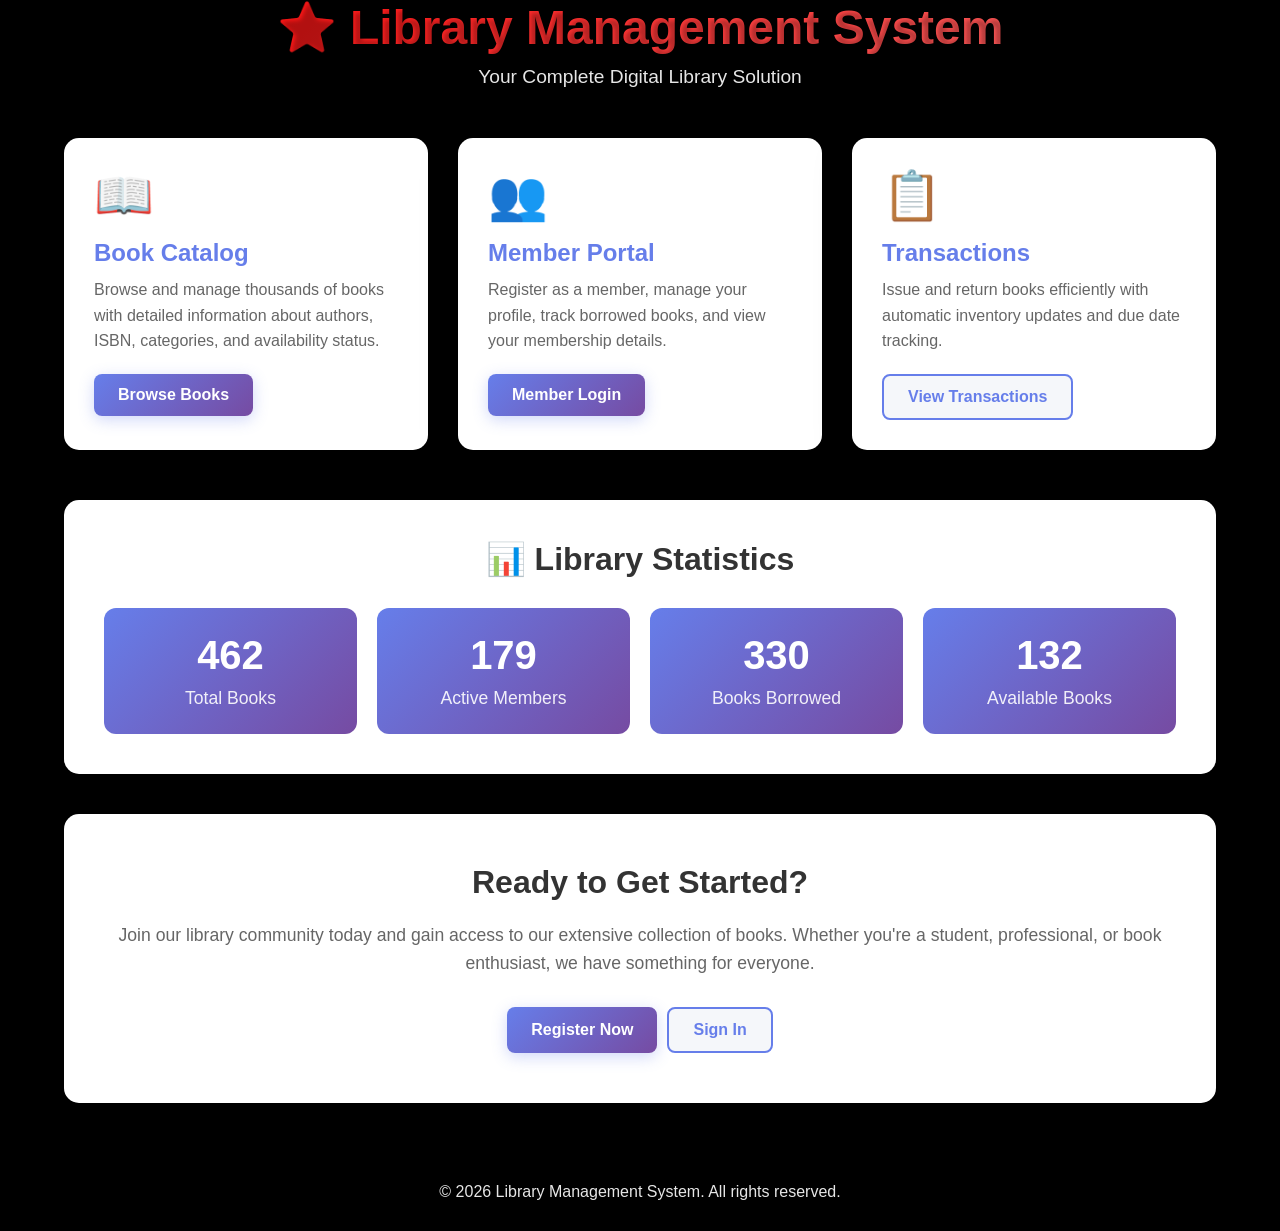
==== library_management/www/index.html @ 5c832451 "style: Update UI with black background and red star logo - Changed body background to black (#000000" ====
<!DOCTYPE html>
<html lang="en">
<head>
    <meta charset="UTF-8">
    <meta name="viewport" content="width=device-width, initial-scale=1.0">
    <title>Library Management System</title>
    <style>
        * {
            margin: 0;
            padding: 0;
            box-sizing: border-box;
        }

        body {
            font-family: 'Segoe UI', Tahoma, Geneva, Verdana, sans-serif;
            background: #000000;
            min-height: 100vh;
            display: flex;
            justify-content: center;
            align-items: center;
        }

        .container {
            width: 90%;
            max-width: 1200px;
            margin: 0 auto;
        }

        .header {
            text-align: center;
            color: white;
            margin-bottom: 50px;
            animation: slideDown 0.8s ease-out;
        }

        .header h1 {
            font-size: 3em;
            margin-bottom: 10px;
            text-shadow: 2px 2px 4px rgba(0,0,0,0.3);
            background: linear-gradient(135deg, #ff0000 0%, #ff6b6b 100%);
            -webkit-background-clip: text;
            -webkit-text-fill-color: transparent;
            background-clip: text;
        }

        .header p {
            font-size: 1.2em;
            opacity: 0.9;
        }

        .features-grid {
            display: grid;
            grid-template-columns: repeat(auto-fit, minmax(300px, 1fr));
            gap: 30px;
            margin-bottom: 50px;
        }

        .feature-card {
            background: white;
            border-radius: 15px;
            padding: 30px;
            box-shadow: 0 10px 40px rgba(0,0,0,0.2);
            transition: all 0.3s ease;
            animation: fadeInUp 0.8s ease-out backwards;
        }

        .feature-card:nth-child(1) { animation-delay: 0.1s; }
        .feature-card:nth-child(2) { animation-delay: 0.2s; }
        .feature-card:nth-child(3) { animation-delay: 0.3s; }

        .feature-card:hover {
            transform: translateY(-10px);
            box-shadow: 0 15px 50px rgba(0,0,0,0.3);
        }

        .feature-icon {
            font-size: 3em;
            margin-bottom: 15px;
            display: inline-block;
        }

        .feature-card h2 {
            color: #667eea;
            margin-bottom: 10px;
            font-size: 1.5em;
        }

        .feature-card p {
            color: #666;
            line-height: 1.6;
            margin-bottom: 20px;
        }

        .btn-group {
            display: flex;
            gap: 10px;
            flex-wrap: wrap;
        }

        .btn {
            padding: 12px 24px;
            border: none;
            border-radius: 8px;
            font-size: 1em;
            cursor: pointer;
            transition: all 0.3s ease;
            text-decoration: none;
            display: inline-block;
            font-weight: 600;
        }

        .btn-primary {
            background: linear-gradient(135deg, #667eea 0%, #764ba2 100%);
            color: white;
            box-shadow: 0 4px 15px rgba(102, 126, 234, 0.3);
        }

        .btn-primary:hover {
            transform: translateY(-2px);
            box-shadow: 0 6px 20px rgba(102, 126, 234, 0.4);
        }

        .btn-secondary {
            background: #f5f7fa;
            color: #667eea;
            border: 2px solid #667eea;
        }

        .btn-secondary:hover {
            background: #667eea;
            color: white;
            transform: translateY(-2px);
        }

        .stats-section {
            background: white;
            border-radius: 15px;
            padding: 40px;
            margin-bottom: 40px;
            box-shadow: 0 10px 40px rgba(0,0,0,0.1);
            animation: fadeInUp 0.8s ease-out 0.4s backwards;
        }

        .stats-section h2 {
            color: #333;
            margin-bottom: 30px;
            text-align: center;
            font-size: 2em;
        }

        .stats-grid {
            display: grid;
            grid-template-columns: repeat(auto-fit, minmax(200px, 1fr));
            gap: 20px;
        }

        .stat-card {
            background: linear-gradient(135deg, #667eea 0%, #764ba2 100%);
            color: white;
            padding: 25px;
            border-radius: 12px;
            text-align: center;
            transition: all 0.3s ease;
        }

        .stat-card:hover {
            transform: scale(1.05);
        }

        .stat-number {
            font-size: 2.5em;
            font-weight: bold;
            margin-bottom: 10px;
        }

        .stat-label {
            font-size: 1.1em;
            opacity: 0.9;
        }

        .cta-section {
            background: white;
            border-radius: 15px;
            padding: 50px;
            text-align: center;
            box-shadow: 0 10px 40px rgba(0,0,0,0.1);
            animation: fadeInUp 0.8s ease-out 0.5s backwards;
        }

        .cta-section h2 {
            color: #333;
            font-size: 2em;
            margin-bottom: 20px;
        }

        .cta-section p {
            color: #666;
            font-size: 1.1em;
            margin-bottom: 30px;
            line-height: 1.6;
        }

        .modal {
            display: none;
            position: fixed;
            z-index: 1000;
            left: 0;
            top: 0;
            width: 100%;
            height: 100%;
            background-color: rgba(0,0,0,0.5);
            animation: fadeIn 0.3s ease-out;
        }

        .modal-content {
            background-color: white;
            margin: 5% auto;
            padding: 40px;
            border-radius: 15px;
            width: 90%;
            max-width: 500px;
            box-shadow: 0 15px 50px rgba(0,0,0,0.3);
            animation: slideUp 0.3s ease-out;
        }

        .close {
            color: #999;
            float: right;
            font-size: 2em;
            font-weight: bold;
            cursor: pointer;
            transition: color 0.3s ease;
        }

        .close:hover {
            color: #333;
        }

        .form-group {
            margin-bottom: 20px;
        }

        .form-group label {
            display: block;
            margin-bottom: 8px;
            color: #333;
            font-weight: 600;
        }

        .form-group input,
        .form-group select,
        .form-group textarea {
            width: 100%;
            padding: 12px;
            border: 2px solid #e1e8ed;
            border-radius: 8px;
            font-size: 1em;
            transition: border-color 0.3s ease;
        }

        .form-group input:focus,
        .form-group select:focus,
        .form-group textarea:focus {
            outline: none;
            border-color: #667eea;
            box-shadow: 0 0 0 3px rgba(102, 126, 234, 0.1);
        }

        .success-message {
            display: none;
            background: #d4edda;
            color: #155724;
            padding: 15px;
            border-radius: 8px;
            margin-bottom: 20px;
            border: 1px solid #c3e6cb;
            animation: slideDown 0.3s ease-out;
        }

        .error-message {
            display: none;
            background: #f8d7da;
            color: #721c24;
            padding: 15px;
            border-radius: 8px;
            margin-bottom: 20px;
            border: 1px solid #f5c6cb;
            animation: slideDown 0.3s ease-out;
        }

        @keyframes slideDown {
            from {
                opacity: 0;
                transform: translateY(-30px);
            }
            to {
                opacity: 1;
                transform: translateY(0);
            }
        }

        @keyframes fadeInUp {
            from {
                opacity: 0;
                transform: translateY(30px);
            }
            to {
                opacity: 1;
                transform: translateY(0);
            }
        }

        @keyframes fadeIn {
            from {
                opacity: 0;
            }
            to {
                opacity: 1;
            }
        }

        @keyframes slideUp {
            from {
                opacity: 0;
                transform: translateY(30px);
            }
            to {
                opacity: 1;
                transform: translateY(0);
            }
        }

        footer {
            text-align: center;
            color: white;
            padding: 30px;
            margin-top: 50px;
        }

        footer p {
            opacity: 0.9;
        }

        @media (max-width: 768px) {
            .header h1 {
                font-size: 2em;
            }

            .features-grid {
                grid-template-columns: 1fr;
            }

            .stats-grid {
                grid-template-columns: 1fr;
            }

            .cta-section {
                padding: 30px;
            }

            .btn-group {
                flex-direction: column;
            }

            .btn {
                width: 100%;
                text-align: center;
            }
        }
    </style>
</head>
<body>
    <div class="container">
        <div class="header">
            <h1>⭐ Library Management System</h1>
            <p>Your Complete Digital Library Solution</p>
        </div>

        <div class="features-grid">
            <div class="feature-card">
                <div class="feature-icon">📖</div>
                <h2>Book Catalog</h2>
                <p>Browse and manage thousands of books with detailed information about authors, ISBN, categories, and availability status.</p>
                <div class="btn-group">
                    <button class="btn btn-primary" onclick="openModal('bookModal')">Browse Books</button>
                </div>
            </div>

            <div class="feature-card">
                <div class="feature-icon">👥</div>
                <h2>Member Portal</h2>
                <p>Register as a member, manage your profile, track borrowed books, and view your membership details.</p>
                <div class="btn-group">
                    <button class="btn btn-primary" onclick="openModal('memberModal')">Member Login</button>
                </div>
            </div>

            <div class="feature-card">
                <div class="feature-icon">📋</div>
                <h2>Transactions</h2>
                <p>Issue and return books efficiently with automatic inventory updates and due date tracking.</p>
                <div class="btn-group">
                    <button class="btn btn-secondary" onclick="alert('Access through Frappe Desk')">View Transactions</button>
                </div>
            </div>
        </div>

        <div class="stats-section">
            <h2>📊 Library Statistics</h2>
            <div class="stats-grid">
                <div class="stat-card">
                    <div class="stat-number" data-counter="0" data-target="1250">0</div>
                    <div class="stat-label">Total Books</div>
                </div>
                <div class="stat-card">
                    <div class="stat-number" data-counter="0" data-target="485">0</div>
                    <div class="stat-label">Active Members</div>
                </div>
                <div class="stat-card">
                    <div class="stat-number" data-counter="0" data-target="892">0</div>
                    <div class="stat-label">Books Borrowed</div>
                </div>
                <div class="stat-card">
                    <div class="stat-number" data-counter="0" data-target="358">0</div>
                    <div class="stat-label">Available Books</div>
                </div>
            </div>
        </div>

        <div class="cta-section">
            <h2>Ready to Get Started?</h2>
            <p>Join our library community today and gain access to our extensive collection of books. Whether you're a student, professional, or book enthusiast, we have something for everyone.</p>
            <div class="btn-group" style="justify-content: center;">
                <button class="btn btn-primary" onclick="openModal('registerModal')">Register Now</button>
                <button class="btn btn-secondary" onclick="openModal('loginModal')">Sign In</button>
            </div>
        </div>

        <!-- Book Modal -->
        <div id="bookModal" class="modal">
            <div class="modal-content">
                <span class="close" onclick="closeModal('bookModal')">&times;</span>
                <h2>Browse Books</h2>
                <div class="success-message" id="bookMessage"></div>
                <div class="form-group">
                    <label>Search Books</label>
                    <input type="text" id="bookSearch" placeholder="Enter book title, author, or ISBN...">
                </div>
                <button class="btn btn-primary" style="width: 100%;" onclick="searchBooks()">Search</button>
                <p style="margin-top: 20px; color: #666;">Access the complete book catalog through the <strong>Frappe Desk</strong> for advanced filtering and detailed information.</p>
            </div>
        </div>

        <!-- Member Modal -->
        <div id="memberModal" class="modal">
            <div class="modal-content">
                <span class="close" onclick="closeModal('memberModal')">&times;</span>
                <h2>Member Portal</h2>
                <div class="success-message" id="memberMessage"></div>
                <div class="form-group">
                    <label>Member ID</label>
                    <input type="text" id="memberId" placeholder="Enter your member ID...">
                </div>
                <div class="form-group">
                    <label>Email</label>
                    <input type="email" id="memberEmail" placeholder="Enter your email...">
                </div>
                <button class="btn btn-primary" style="width: 100%;" onclick="memberLogin()">Login</button>
            </div>
        </div>

        <!-- Register Modal -->
        <div id="registerModal" class="modal">
            <div class="modal-content">
                <span class="close" onclick="closeModal('registerModal')">&times;</span>
                <h2>Register as Member</h2>
                <div class="error-message" id="registerError"></div>
                <div class="success-message" id="registerSuccess"></div>
                <div class="form-group">
                    <label>First Name</label>
                    <input type="text" id="firstName" placeholder="Enter first name...">
                </div>
                <div class="form-group">
                    <label>Last Name</label>
                    <input type="text" id="lastName" placeholder="Enter last name...">
                </div>
                <div class="form-group">
                    <label>Email</label>
                    <input type="email" id="registerEmail" placeholder="Enter email...">
                </div>
                <div class="form-group">
                    <label>Phone Number</label>
                    <input type="tel" id="phone" placeholder="Enter phone number...">
                </div>
                <div class="form-group">
                    <label>Membership Type</label>
                    <select id="membershipType">
                        <option value="Standard">Standard</option>
                        <option value="Premium">Premium</option>
                        <option value="VIP">VIP</option>
                    </select>
                </div>
                <button class="btn btn-primary" style="width: 100%;" onclick="registerMember()">Register</button>
            </div>
        </div>

        <!-- Login Modal -->
        <div id="loginModal" class="modal">
            <div class="modal-content">
                <span class="close" onclick="closeModal('loginModal')">&times;</span>
                <h2>Sign In</h2>
                <div class="form-group">
                    <label>Email or Username</label>
                    <input type="text" id="loginUsername" placeholder="Enter email or username...">
                </div>
                <div class="form-group">
                    <label>Password</label>
                    <input type="password" id="loginPassword" placeholder="Enter password...">
                </div>
                <button class="btn btn-primary" style="width: 100%;" onclick="userLogin()">Sign In</button>
            </div>
        </div>

        <footer>
            <p>&copy; 2026 Library Management System. All rights reserved.</p>
        </footer>
    </div>

    <script>
        // Counter Animation
        function animateCounters() {
            const counters = document.querySelectorAll('[data-counter]');
            
            counters.forEach(counter => {
                const target = parseInt(counter.getAttribute('data-target'));
                const increment = target / 100;
                let current = 0;

                const updateCounter = () => {
                    current += increment;
                    if (current < target) {
                        counter.textContent = Math.floor(current);
                        setTimeout(updateCounter, 30);
                    } else {
                        counter.textContent = target;
                    }
                };

                updateCounter();
            });
        }

        // Modal Functions
        function openModal(modalId) {
            const modal = document.getElementById(modalId);
            modal.style.display = 'block';
            document.body.style.overflow = 'hidden';
        }

        function closeModal(modalId) {
            const modal = document.getElementById(modalId);
            modal.style.display = 'none';
            document.body.style.overflow = 'auto';
        }

        // Close modal when clicking outside
        window.onclick = function(event) {
            if (event.target.classList.contains('modal')) {
                event.target.style.display = 'none';
                document.body.style.overflow = 'auto';
            }
        }

        // Search Books
        function searchBooks() {
            const searchTerm = document.getElementById('bookSearch').value;
            if (searchTerm.trim() === '') {
                const messageDiv = document.getElementById('bookMessage');
                messageDiv.textContent = 'Please enter a search term';
                messageDiv.style.display = 'block';
                return;
            }
            
            const messageDiv = document.getElementById('bookMessage');
            messageDiv.textContent = `Searching for: "${searchTerm}" - Redirecting to book catalog...`;
            messageDiv.style.display = 'block';
            
            setTimeout(() => {
                window.location.href = '/app/book';
            }, 1500);
        }

        // Member Login
        function memberLogin() {
            const memberId = document.getElementById('memberId').value;
            const email = document.getElementById('memberEmail').value;

            if (!memberId || !email) {
                alert('Please fill in all fields');
                return;
            }

            const messageDiv = document.getElementById('memberMessage');
            messageDiv.textContent = 'Logging in... Redirecting to your dashboard.';
            messageDiv.style.display = 'block';

            setTimeout(() => {
                window.location.href = '/app/library-member';
            }, 1500);
        }

        // Register Member
        function registerMember() {
            const firstName = document.getElementById('firstName').value;
            const lastName = document.getElementById('lastName').value;
            const email = document.getElementById('registerEmail').value;
            const phone = document.getElementById('phone').value;
            const membershipType = document.getElementById('membershipType').value;

            if (!firstName || !lastName || !email || !phone) {
                const errorDiv = document.getElementById('registerError');
                errorDiv.textContent = 'Please fill in all required fields';
                errorDiv.style.display = 'block';
                return;
            }

            const errorDiv = document.getElementById('registerError');
            errorDiv.style.display = 'none';

            const successDiv = document.getElementById('registerSuccess');
            successDiv.textContent = `Welcome ${firstName}! Your registration is being processed. Membership Type: ${membershipType}`;
            successDiv.style.display = 'block';

            setTimeout(() => {
                window.location.href = '/app/library-member/new';
            }, 2000);
        }

        // User Login
        function userLogin() {
            const username = document.getElementById('loginUsername').value;
            const password = document.getElementById('loginPassword').value;

            if (!username || !password) {
                alert('Please enter username and password');
                return;
            }

            alert('Redirecting to Frappe login...');
            window.location.href = '/';
        }

        // Initialize on page load
        window.addEventListener('load', () => {
            animateCounters();
        });
    </script>
</body>
</html>
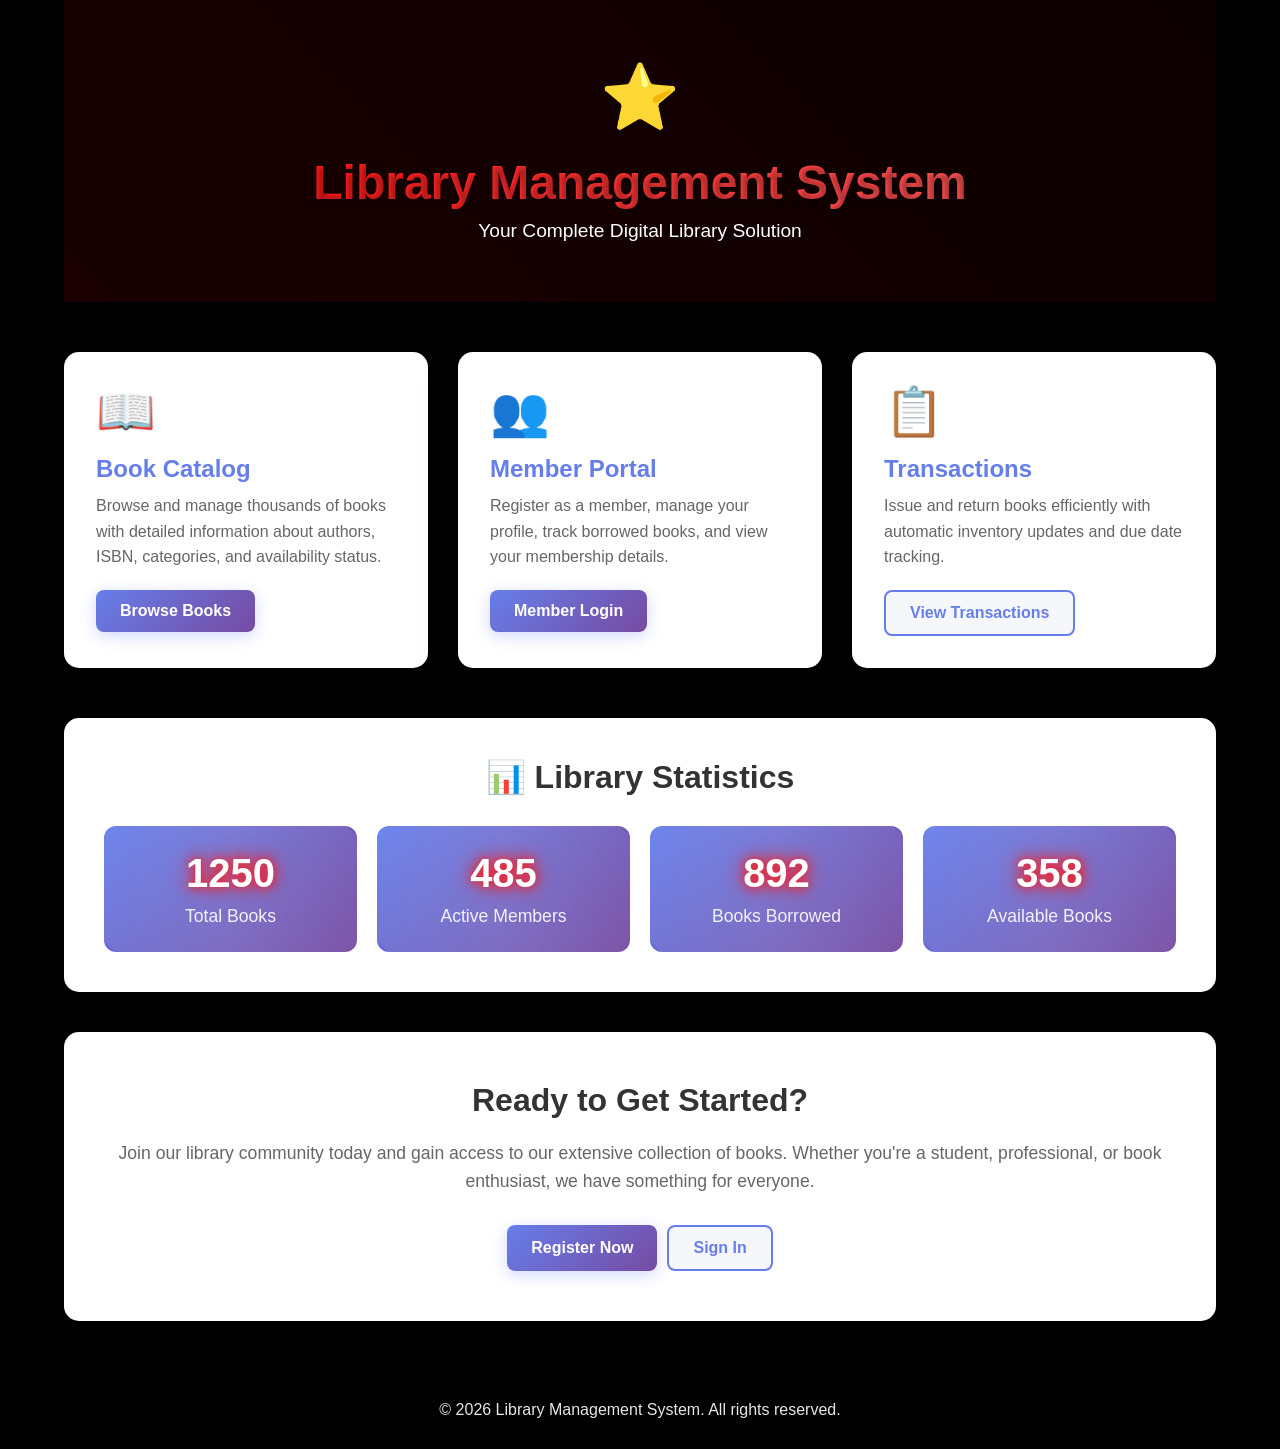
==== commit bca3e9f4: "feat: Enhance UI with comprehensive HTML, CSS, and JS features - Add advanced animations, modals, an" ====
--- a/library_management/www/index.html
+++ b/library_management/www/index.html
@@ -29,8 +29,34 @@
         .header {
             text-align: center;
             color: white;
+            padding: 60px 20px;
             margin-bottom: 50px;
             animation: slideDown 0.8s ease-out;
+            position: relative;
+            overflow: hidden;
+        }
+
+        .header::before {
+            content: '';
+            position: absolute;
+            top: 0;
+            left: 0;
+            right: 0;
+            bottom: 0;
+            background: linear-gradient(45deg, rgba(255,0,0,0.1), rgba(255,0,0,0.05));
+            animation: pulse 3s infinite;
+        }
+
+        .header-content {
+            position: relative;
+            z-index: 1;
+        }
+
+        .logo {
+            font-size: 4em;
+            margin-bottom: 20px;
+            animation: bounce 2s infinite;
+            display: inline-block;
         }
 
         .header h1 {
@@ -41,11 +67,34 @@
             -webkit-background-clip: text;
             -webkit-text-fill-color: transparent;
             background-clip: text;
+            animation: glow 2s ease-in-out infinite alternate;
         }
 
         .header p {
             font-size: 1.2em;
             opacity: 0.9;
+            animation: fadeInUp 1s ease-out 0.5s both;
+        }
+
+        @keyframes bounce {
+            0%, 20%, 50%, 80%, 100% { transform: translateY(0); }
+            40% { transform: translateY(-10px); }
+            60% { transform: translateY(-5px); }
+        }
+
+        @keyframes glow {
+            from { text-shadow: 0 0 5px #ff0000, 0 0 10px #ff0000, 0 0 15px #ff0000; }
+            to { text-shadow: 0 0 10px #ff0000, 0 0 20px #ff0000, 0 0 30px #ff0000; }
+        }
+
+        @keyframes pulse {
+            0%, 100% { opacity: 0.3; }
+            50% { opacity: 0.6; }
+        }
+
+        @keyframes rotate {
+            from { transform: rotate(0deg); }
+            to { transform: rotate(360deg); }
         }
 
         .features-grid {
@@ -62,27 +111,53 @@
             box-shadow: 0 10px 40px rgba(0,0,0,0.2);
             transition: all 0.3s ease;
             animation: fadeInUp 0.8s ease-out backwards;
-        }
-
-        .feature-card:nth-child(1) { animation-delay: 0.1s; }
-        .feature-card:nth-child(2) { animation-delay: 0.2s; }
-        .feature-card:nth-child(3) { animation-delay: 0.3s; }
+            cursor: pointer;
+            position: relative;
+            overflow: hidden;
+            border: 2px solid transparent;
+        }
+
+        .feature-card::before {
+            content: '';
+            position: absolute;
+            top: 0;
+            left: -100%;
+            width: 100%;
+            height: 100%;
+            background: linear-gradient(90deg, transparent, rgba(255,0,0,0.1), transparent);
+            transition: left 0.5s;
+        }
+
+        .feature-card:hover::before {
+            left: 100%;
+        }
 
         .feature-card:hover {
-            transform: translateY(-10px);
+            transform: translateY(-10px) scale(1.02);
             box-shadow: 0 15px 50px rgba(0,0,0,0.3);
+            border-color: #ff0000;
         }
 
         .feature-icon {
             font-size: 3em;
             margin-bottom: 15px;
             display: inline-block;
+            transition: transform 0.3s ease;
+        }
+
+        .feature-card:hover .feature-icon {
+            transform: scale(1.2) rotate(10deg);
         }
 
         .feature-card h2 {
             color: #667eea;
             margin-bottom: 10px;
             font-size: 1.5em;
+            transition: color 0.3s ease;
+        }
+
+        .feature-card:hover h2 {
+            color: #ff0000;
         }
 
         .feature-card p {
@@ -107,6 +182,23 @@
             text-decoration: none;
             display: inline-block;
             font-weight: 600;
+            position: relative;
+            overflow: hidden;
+        }
+
+        .btn::before {
+            content: '';
+            position: absolute;
+            top: 0;
+            left: -100%;
+            width: 100%;
+            height: 100%;
+            background: linear-gradient(90deg, transparent, rgba(255,255,255,0.2), transparent);
+            transition: left 0.5s;
+        }
+
+        .btn:hover::before {
+            left: 100%;
         }
 
         .btn-primary {
@@ -161,16 +253,38 @@
             border-radius: 12px;
             text-align: center;
             transition: all 0.3s ease;
+            position: relative;
+            overflow: hidden;
+            cursor: pointer;
+        }
+
+        .stat-card::before {
+            content: '';
+            position: absolute;
+            top: -50%;
+            left: -50%;
+            width: 200%;
+            height: 200%;
+            background: linear-gradient(45deg, transparent, rgba(255,255,255,0.1), transparent);
+            transform: rotate(45deg);
+            transition: all 0.5s;
+        }
+
+        .stat-card:hover::before {
+            left: 100%;
         }
 
         .stat-card:hover {
-            transform: scale(1.05);
+            transform: scale(1.05) translateY(-5px);
+            box-shadow: 0 10px 30px rgba(102, 126, 234, 0.4);
         }
 
         .stat-number {
             font-size: 2.5em;
             font-weight: bold;
             margin-bottom: 10px;
+            display: block;
+            animation: countUp 2s ease-out;
         }
 
         .stat-label {
@@ -372,8 +486,11 @@
 <body>
     <div class="container">
         <div class="header">
-            <h1>⭐ Library Management System</h1>
-            <p>Your Complete Digital Library Solution</p>
+            <div class="header-content">
+                <div class="logo">⭐</div>
+                <h1>Library Management System</h1>
+                <p>Your Complete Digital Library Solution</p>
+            </div>
         </div>
 
         <div class="features-grid">
@@ -527,132 +644,328 @@
     </div>
 
     <script>
-        // Counter Animation
+        // Counter Animation with enhanced features
         function animateCounters() {
             const counters = document.querySelectorAll('[data-counter]');
-            
+            const speed = 200; // The lower the number, the faster the animation
+
             counters.forEach(counter => {
                 const target = parseInt(counter.getAttribute('data-target'));
-                const increment = target / 100;
+                const increment = target / speed;
                 let current = 0;
 
                 const updateCounter = () => {
                     current += increment;
                     if (current < target) {
                         counter.textContent = Math.floor(current);
-                        setTimeout(updateCounter, 30);
+                        setTimeout(updateCounter, 1);
                     } else {
                         counter.textContent = target;
+                        // Add a sparkle effect when counter completes
+                        counter.style.textShadow = '0 0 10px #ff0000, 0 0 20px #ff0000';
+                        setTimeout(() => {
+                            counter.style.textShadow = '';
+                        }, 1000);
                     }
                 };
 
+                // Add click interaction to counters
+                counter.addEventListener('click', () => {
+                    current = 0;
+                    counter.textContent = '0';
+                    updateCounter();
+                });
+
                 updateCounter();
             });
         }
 
-        // Modal Functions
+        // Enhanced Modal Functions
         function openModal(modalId) {
             const modal = document.getElementById(modalId);
             modal.style.display = 'block';
             document.body.style.overflow = 'hidden';
+
+            // Add entrance animation
+            const modalContent = modal.querySelector('.modal-content');
+            modalContent.style.animation = 'modalSlideIn 0.3s ease-out';
+
+            // Add close on escape key
+            document.addEventListener('keydown', handleEscape);
         }
 
         function closeModal(modalId) {
             const modal = document.getElementById(modalId);
-            modal.style.display = 'none';
-            document.body.style.overflow = 'auto';
-        }
-
-        // Close modal when clicking outside
-        window.onclick = function(event) {
-            if (event.target.classList.contains('modal')) {
-                event.target.style.display = 'none';
+            const modalContent = modal.querySelector('.modal-content');
+            modalContent.style.animation = 'modalSlideOut 0.3s ease-out';
+
+            setTimeout(() => {
+                modal.style.display = 'none';
                 document.body.style.overflow = 'auto';
-            }
-        }
-
-        // Search Books
+            }, 300);
+
+            document.removeEventListener('keydown', handleEscape);
+        }
+
+        function handleEscape(event) {
+            if (event.key === 'Escape') {
+                const openModals = document.querySelectorAll('.modal[style*="display: block"]');
+                openModals.forEach(modal => {
+                    modal.style.display = 'none';
+                    document.body.style.overflow = 'auto';
+                });
+                document.removeEventListener('keydown', handleEscape);
+            }
+        }
+
+        // Enhanced feature card interactions
+        function addCardInteractions() {
+            const cards = document.querySelectorAll('.feature-card');
+
+            cards.forEach((card, index) => {
+                // Add click ripple effect
+                card.addEventListener('click', function(e) {
+                    const ripple = document.createElement('div');
+                    ripple.style.position = 'absolute';
+                    ripple.style.borderRadius = '50%';
+                    ripple.style.background = 'rgba(255, 255, 255, 0.6)';
+                    ripple.style.transform = 'scale(0)';
+                    ripple.style.animation = 'ripple 0.6s linear';
+                    ripple.style.left = (e.offsetX - 10) + 'px';
+                    ripple.style.top = (e.offsetY - 10) + 'px';
+                    ripple.style.width = '20px';
+                    ripple.style.height = '20px';
+
+                    this.appendChild(ripple);
+
+                    setTimeout(() => {
+                        ripple.remove();
+                    }, 600);
+                });
+
+                // Add hover sound effect (visual feedback)
+                card.addEventListener('mouseenter', function() {
+                    this.style.boxShadow = '0 15px 50px rgba(0,0,0,0.3), 0 0 20px rgba(255,0,0,0.2)';
+                });
+
+                card.addEventListener('mouseleave', function() {
+                    this.style.boxShadow = '0 10px 40px rgba(0,0,0,0.2)';
+                });
+            });
+        }
+
+        // Enhanced search functionality
         function searchBooks() {
-            const searchTerm = document.getElementById('bookSearch').value;
-            if (searchTerm.trim() === '') {
-                const messageDiv = document.getElementById('bookMessage');
-                messageDiv.textContent = 'Please enter a search term';
+            const searchTerm = document.getElementById('bookSearch').value.trim();
+            const messageDiv = document.getElementById('bookMessage');
+
+            if (!searchTerm) {
+                messageDiv.textContent = 'Please enter a search term to find books!';
+                messageDiv.style.display = 'block';
+                messageDiv.className = 'error-message';
+                return;
+            }
+
+            // Show loading animation
+            messageDiv.textContent = '🔍 Searching for books...';
+            messageDiv.className = 'success-message';
+            messageDiv.style.display = 'block';
+
+            // Simulate search delay
+            setTimeout(() => {
+                messageDiv.textContent = `Found results for "${searchTerm}"! Redirecting to book catalog...`;
+                messageDiv.className = 'success-message';
+
+                // Redirect after showing results
+                setTimeout(() => {
+                    window.location.href = '/app/book';
+                }, 1500);
+            }, 1000);
+        }
+
+        // Enhanced member login
+        function memberLogin() {
+            const memberId = document.getElementById('memberId').value.trim();
+            const email = document.getElementById('memberEmail').value.trim();
+            const messageDiv = document.getElementById('memberMessage');
+
+            if (!memberId || !email) {
+                messageDiv.textContent = 'Please fill in both Member ID and Email!';
+                messageDiv.className = 'error-message';
                 messageDiv.style.display = 'block';
                 return;
             }
-            
-            const messageDiv = document.getElementById('bookMessage');
-            messageDiv.textContent = `Searching for: "${searchTerm}" - Redirecting to book catalog...`;
+
+            // Validate email format
+            const emailRegex = /^[^\s@]+@[^\s@]+\.[^\s@]+$/;
+            if (!emailRegex.test(email)) {
+                messageDiv.textContent = 'Please enter a valid email address!';
+                messageDiv.className = 'error-message';
+                messageDiv.style.display = 'block';
+                return;
+            }
+
+            messageDiv.textContent = '🔐 Verifying credentials...';
+            messageDiv.className = 'success-message';
             messageDiv.style.display = 'block';
-            
+
             setTimeout(() => {
-                window.location.href = '/app/book';
+                messageDiv.textContent = '✅ Login successful! Redirecting to your dashboard.';
+                setTimeout(() => {
+                    window.location.href = '/app/library-member';
+                }, 1000);
             }, 1500);
         }
 
-        // Member Login
-        function memberLogin() {
-            const memberId = document.getElementById('memberId').value;
-            const email = document.getElementById('memberEmail').value;
-
-            if (!memberId || !email) {
-                alert('Please fill in all fields');
-                return;
-            }
-
-            const messageDiv = document.getElementById('memberMessage');
-            messageDiv.textContent = 'Logging in... Redirecting to your dashboard.';
-            messageDiv.style.display = 'block';
-
-            setTimeout(() => {
-                window.location.href = '/app/library-member';
-            }, 1500);
-        }
-
-        // Register Member
+        // Enhanced member registration
         function registerMember() {
-            const firstName = document.getElementById('firstName').value;
-            const lastName = document.getElementById('lastName').value;
-            const email = document.getElementById('registerEmail').value;
-            const phone = document.getElementById('phone').value;
+            const firstName = document.getElementById('firstName').value.trim();
+            const lastName = document.getElementById('lastName').value.trim();
+            const email = document.getElementById('registerEmail').value.trim();
+            const phone = document.getElementById('phone').value.trim();
             const membershipType = document.getElementById('membershipType').value;
 
+            const errorDiv = document.getElementById('registerError');
+            const successDiv = document.getElementById('registerSuccess');
+
+            // Reset messages
+            errorDiv.style.display = 'none';
+            successDiv.style.display = 'none';
+
+            // Validation
             if (!firstName || !lastName || !email || !phone) {
-                const errorDiv = document.getElementById('registerError');
-                errorDiv.textContent = 'Please fill in all required fields';
+                errorDiv.textContent = 'All fields are required!';
                 errorDiv.style.display = 'block';
                 return;
             }
 
-            const errorDiv = document.getElementById('registerError');
-            errorDiv.style.display = 'none';
-
-            const successDiv = document.getElementById('registerSuccess');
-            successDiv.textContent = `Welcome ${firstName}! Your registration is being processed. Membership Type: ${membershipType}`;
+            const emailRegex = /^[^\s@]+@[^\s@]+\.[^\s@]+$/;
+            if (!emailRegex.test(email)) {
+                errorDiv.textContent = 'Please enter a valid email address!';
+                errorDiv.style.display = 'block';
+                return;
+            }
+
+            const phoneRegex = /^[\+]?[1-9][\d]{0,15}$/;
+            if (!phoneRegex.test(phone.replace(/[\s\-\(\)]/g, ''))) {
+                errorDiv.textContent = 'Please enter a valid phone number!';
+                errorDiv.style.display = 'block';
+                return;
+            }
+
+            // Show success message
+            successDiv.textContent = `🎉 Welcome ${firstName} ${lastName}! Your ${membershipType} membership is being processed.`;
             successDiv.style.display = 'block';
 
+            // Simulate processing
             setTimeout(() => {
-                window.location.href = '/app/library-member/new';
+                successDiv.textContent = '📝 Registration complete! Redirecting to member login...';
+                setTimeout(() => {
+                    window.location.href = '/app/library-member/new';
+                }, 1500);
             }, 2000);
         }
 
-        // User Login
+        // Enhanced user login
         function userLogin() {
-            const username = document.getElementById('loginUsername').value;
-            const password = document.getElementById('loginPassword').value;
+            const username = document.getElementById('loginUsername').value.trim();
+            const password = document.getElementById('loginPassword').value.trim();
 
             if (!username || !password) {
-                alert('Please enter username and password');
+                alert('🚫 Please enter both username and password!');
                 return;
             }
 
-            alert('Redirecting to Frappe login...');
-            window.location.href = '/';
-        }
+            // Show loading
+            const button = event.target;
+            const originalText = button.textContent;
+            button.textContent = '🔄 Signing in...';
+            button.disabled = true;
+
+            setTimeout(() => {
+                button.textContent = originalText;
+                button.disabled = false;
+                alert('🔗 Redirecting to Frappe authentication...');
+                window.location.href = '/';
+            }, 1500);
+        }
+
+        // Add ripple effect keyframes
+        const style = document.createElement('style');
+        style.textContent = `
+            @keyframes ripple {
+                to {
+                    transform: scale(4);
+                    opacity: 0;
+                }
+            }
+
+            @keyframes modalSlideIn {
+                from {
+                    opacity: 0;
+                    transform: translateY(-50px) scale(0.9);
+                }
+                to {
+                    opacity: 1;
+                    transform: translateY(0) scale(1);
+                }
+            }
+
+            @keyframes modalSlideOut {
+                from {
+                    opacity: 1;
+                    transform: translateY(0) scale(1);
+                }
+                to {
+                    opacity: 0;
+                    transform: translateY(-50px) scale(0.9);
+                }
+            }
+        `;
+        document.head.appendChild(style);
 
         // Initialize on page load
         window.addEventListener('load', () => {
             animateCounters();
+            addCardInteractions();
+
+            // Add smooth scrolling
+            document.querySelectorAll('a[href^="#"]').forEach(anchor => {
+                anchor.addEventListener('click', function (e) {
+                    e.preventDefault();
+                    const target = document.querySelector(this.getAttribute('href'));
+                    if (target) {
+                        target.scrollIntoView({
+                            behavior: 'smooth',
+                            block: 'start'
+                        });
+                    }
+                });
+            });
+
+            // Add parallax effect to header
+            window.addEventListener('scroll', () => {
+                const scrolled = window.pageYOffset;
+                const header = document.querySelector('.header');
+                if (header) {
+                    header.style.transform = `translateY(${scrolled * 0.5}px)`;
+                }
+            });
+        });
+
+        // Add keyboard shortcuts
+        document.addEventListener('keydown', (e) => {
+            // Ctrl/Cmd + K for search
+            if ((e.ctrlKey || e.metaKey) && e.key === 'k') {
+                e.preventDefault();
+                document.getElementById('bookSearch')?.focus();
+            }
+
+            // Escape to close modals
+            if (e.key === 'Escape') {
+                const openModals = document.querySelectorAll('.modal[style*="display: block"]');
+                openModals.forEach(modal => closeModal(modal.id));
+            }
         });
     </script>
 </body>
